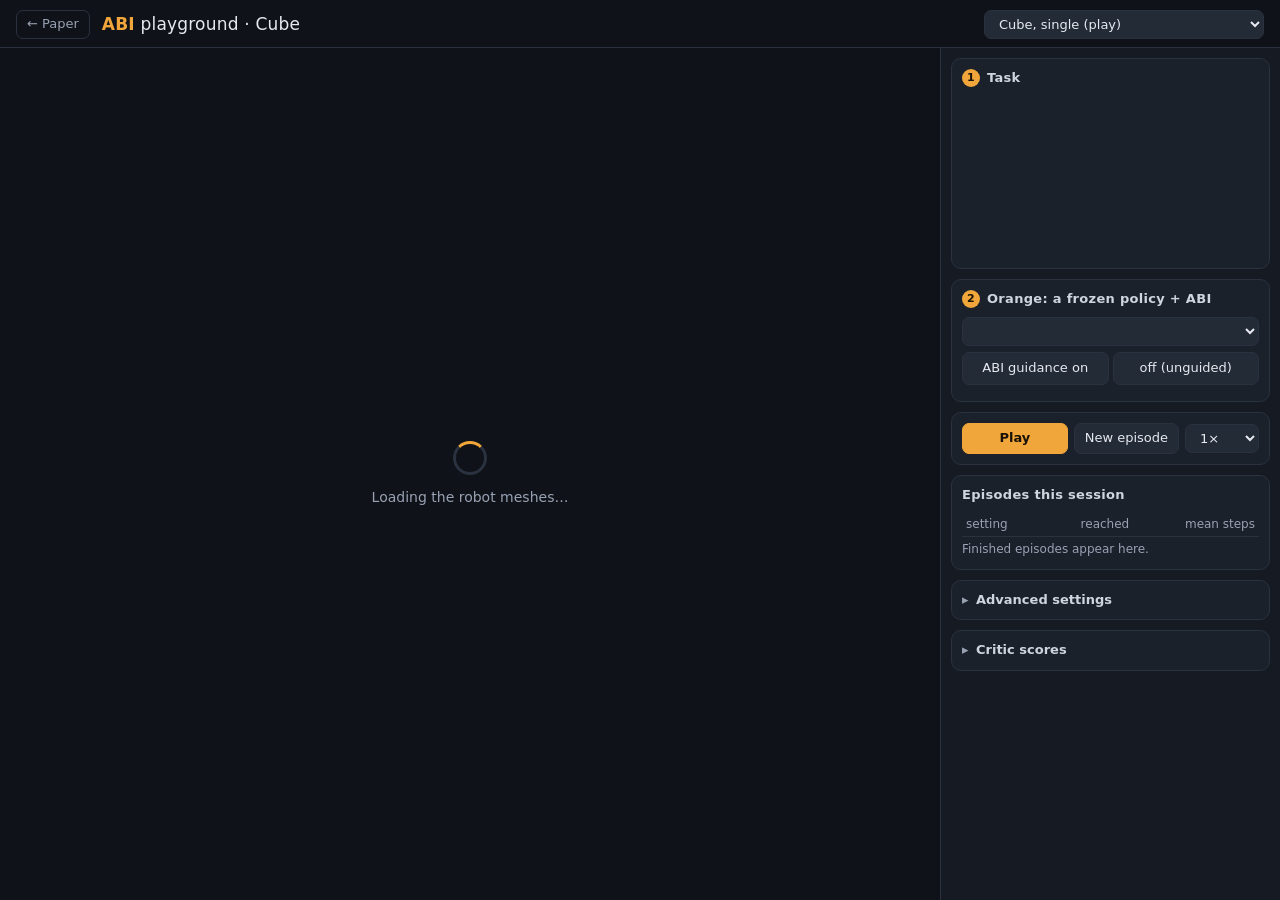
==== playground/index.html @ 84797258 "ABI project page and in-browser playground Project page (abstract, video, figures) and a fully local" ====
<!doctype html>
<html lang="en">
<head>
<meta charset="utf-8">
<meta name="viewport" content="width=device-width, initial-scale=1">
<title>ABI playground</title>
<link rel="icon" href="data:image/svg+xml,%3Csvg xmlns=%27http://www.w3.org/2000/svg%27 viewBox=%270 0 16 16%27%3E%3Ccircle cx=%278%27 cy=%278%27 r=%276%27 fill=%27%23f0a63a%27/%3E%3C/svg%3E">
<link rel="stylesheet" href="css/style.css">
<script type="importmap">{ "imports": { "three": "./vendor/three/three.module.js" } }</script>
</head>
<body>
<header>
  <div class="titlerow">
    <a class="back" href="../" title="Back to the paper page">← Paper</a>
    <div class="title"><b>ABI</b> playground · <span id="title-env">AntMaze</span></div>
    <select id="env" title="Environment (switching reloads the page)"></select>
  </div>
</header>
<main>
  <section id="view">
    <canvas id="scene"></canvas>
    <div id="hud">
      <div class="legend"><i class="dot ant"></i><span id="hud-mk">ABI-guided</span> <span class="hv" id="hud-lines"></span></div>
      <div class="legend" id="hud-ghost"><i class="dot ghost"></i><span id="hud-gk">unguided</span> <span class="hv" id="hud-g">–</span></div>
      <div class="hstep"><span class="k">step</span> <span id="hud-t">0</span></div>
    </div>
    <div id="banner" hidden></div>
    <div id="loading"><div class="spinner"></div><div id="loading-msg">Loading MuJoCo and models…</div></div>
    <div id="intro" hidden>
      <h4>How it works</h4>
      <ol>
        <li id="intro-1">Pick a task on the right.</li>
        <li><b class="c-ant">Orange</b>: a frozen policy guided by ABI's critic. <b class="c-ghost">Blue</b>: the same policy without ABI, from the same state.</li>
        <li>Switch the task, turn guidance off, or let ABI guide a different policy at any time.</li>
      </ol>
      <button id="intro-ok" class="primary">Got it</button>
    </div>
    <div class="hint" id="hint"></div>
  </section>
  <aside id="panel">
    <div class="card">
      <h3><span class="num">1</span><span id="goal-title">Task</span></h3>
      <canvas id="map"></canvas>
      <div class="row tasks" id="tasks"></div>
      <div id="knobs"></div>
      <div class="note" id="task-hint"></div>
    </div>
    <div class="card">
      <h3><span class="num">2</span>Orange: a frozen policy + ABI</h3>
      <select id="policy" title="The policy that ABI guides"></select>
      <div class="note" id="policy-note"></div>
      <div class="seg" id="guide-toggle">
        <button data-g="on">ABI guidance on</button>
        <button data-g="off">off (unguided)</button>
      </div>
      <div class="note" id="mode-note"></div>
    </div>
    <div class="card run">
      <div class="row">
        <button id="play" class="primary">Play</button>
        <button id="reset" title="New episode from a new start state">New episode</button>
        <select id="speed" title="Playback speed"><option value="0.5">0.5×</option><option value="1" selected>1×</option><option value="2">2×</option><option value="4">4×</option><option value="0">max</option></select>
      </div>
    </div>
    <div class="card">
      <h3>Episodes this session</h3>
      <table id="tally"><thead><tr><th>setting</th><th class="num" id="tally-head">reached</th><th class="num" id="tally-head2">mean steps</th></tr></thead><tbody></tbody></table>
      <div class="note" id="tally-empty">Finished episodes appear here.</div>
    </div>
    <details class="card" id="advanced">
      <summary>Advanced settings</summary>
      <div id="ghost-block">
      <h3>Blue run <span class="tag">comparison</span></h3>
      <select id="ghost-policy"><option value="same">the same policy, without ABI</option></select>
      <div class="note" id="ghost-note"></div>
      </div>
      <h3 class="sp">Guidance method</h3>
      <div class="seg three" id="mode">
        <button data-mode="bfn">Best-of-N</button>
        <button data-mode="qgf">QGF</button>
        <button data-mode="qgf_bfn">QGF, best of 4+1</button>
      </div>
      <div class="slider" id="n-row"><span>N candidates</span><input type="range" id="n" min="1" max="6" step="1" value="4"><b id="n-val">16</b></div>
      <div class="slider" id="a-row"><span>QGF strength α</span><input type="range" id="alpha" min="0" max="5" step="1" value="2"><b id="a-val">0.3</b></div>
      <div class="note" id="method-note"></div>
      <div class="seg small" id="hexec">
        <button data-h="1">replan every step</button>
        <button data-h="8">execute whole chunk</button>
      </div>
      <h3 class="sp">Display</h3>
      <label class="check"><input type="checkbox" id="auto"> start a new episode automatically</label>
      <label class="check"><input type="checkbox" id="follow"> <span id="follow-label">camera follows the agent</span></label>
      <label class="check" id="refs-row"><input type="checkbox" id="refs" checked> show reference states on the map (red: labelled by the goal)</label>
      <label class="check" id="restart-row"><input type="checkbox" id="restart-on-goal"> <span id="restart-label">restart from the start when the goal moves</span></label>
      <div class="row"><button id="step" title="Advance one control step">Step once</button></div>
      <div class="note" id="goal-note"></div>
    </details>
    <details class="card" id="scores-card">
      <summary>Critic scores</summary>
      <canvas id="scores" height="90"></canvas>
      <div class="note" id="scores-note">The N proposals of the policy at the last decision. The highlighted one is executed.</div>
      <canvas id="value" height="70"></canvas>
      <div class="note">Critic value of the executed chunk over the episode. <span id="hud-ms"></span></div>
    </details>
    <div class="foot" id="foot"></div>
  </aside>
</main>
<script type="module" src="js/app.js"></script>
</body>
</html>
---- playground/css/style.css ----
:root {
  --bg: #0f1218; --panel: #161b23; --card: #1b212b; --line: #2a3240; --text: #e6e9ef; --muted: #98a2b3;
  --accent: #f0a63a; --ant: #f0a63a; --ghost: #6fa8ff; --goal: #ef4f63; --start: #5cc28c;
  --map-floor: #222a36; --map-wall: #c9ccd3; --map-ref: rgba(160, 175, 200, 0.35);
  color-scheme: dark;
}
* { box-sizing: border-box; }
html, body { margin: 0; height: 100%; background: var(--bg); color: var(--text); overflow: hidden;
  font: 14px/1.45 system-ui, -apple-system, "Segoe UI", Roboto, "Helvetica Neue", Arial, sans-serif; }
body { display: flex; flex-direction: column; }
header { flex: none; padding: 10px 16px 8px; border-bottom: 1px solid var(--line); }
header .title { font-size: 17px; letter-spacing: .2px; }
header .title b { color: var(--accent); }
header .sub { color: var(--muted); font-size: 13px; max-width: 980px; }
main { display: flex; flex: 1; min-height: 0; }
#view { position: relative; flex: 1; min-width: 0; }
#scene { width: 100%; height: 100%; display: block; cursor: crosshair; }
#hud { position: absolute; left: 12px; top: 10px; background: rgba(15, 18, 24, .72); border: 1px solid var(--line);
  border-radius: 8px; padding: 6px 10px; font-variant-numeric: tabular-nums; font-size: 13px; }
#hud .k { color: var(--muted); margin-right: 4px; }
#banner { position: absolute; left: 50%; top: 14px; transform: translateX(-50%); padding: 8px 16px; border-radius: 8px;
  background: rgba(22, 27, 35, .92); border: 1px solid var(--line); font-weight: 600; }
#banner.ok { border-color: var(--start); color: #b9f0cf; }
#banner.fail { border-color: var(--goal); color: #ffc2ca; }
.hint { position: absolute; left: 12px; bottom: 10px; right: 12px; color: var(--muted); font-size: 12px; pointer-events: none; }
#loading { position: absolute; inset: 0; display: flex; flex-direction: column; align-items: center; justify-content: center;
  background: var(--bg); gap: 12px; color: var(--muted); }
#loading.hidden { display: none; }
.spinner { width: 34px; height: 34px; border: 3px solid var(--line); border-top-color: var(--accent); border-radius: 50%;
  animation: spin 1s linear infinite; }
@keyframes spin { to { transform: rotate(360deg); } }
#panel { width: 340px; flex: none; overflow-y: auto; background: var(--panel); border-left: 1px solid var(--line); padding: 10px; }
.card { background: var(--card); border: 1px solid var(--line); border-radius: 10px; padding: 10px; margin-bottom: 10px; }
.card h3 { margin: 0 0 8px; font-size: 13px; font-weight: 600; letter-spacing: .3px; color: #cfd5df; }
.tag { font-weight: 400; color: var(--muted); font-size: 11px; border: 1px solid var(--line); border-radius: 999px; padding: 0 6px; margin-left: 4px; }
#map { width: 100%; display: block; border-radius: 6px; cursor: crosshair; }
.row { display: flex; gap: 6px; flex-wrap: wrap; align-items: center; margin-top: 8px; }
button, select { background: #232b37; color: var(--text); border: 1px solid var(--line); border-radius: 7px; padding: 5px 10px;
  font: inherit; font-size: 13px; cursor: pointer; }
button:hover, select:hover { border-color: #3b4658; }
button.primary { background: var(--accent); color: #1a1206; border-color: var(--accent); font-weight: 600; min-width: 64px; }
button:disabled { opacity: .45; cursor: default; }
select { width: 100%; }
.row select { width: auto; }
.tasks button { padding: 3px 8px; font-size: 12px; }
.seg { display: grid; grid-template-columns: 1fr 1fr; gap: 4px; }
.seg button { padding: 6px 4px; }
.seg button.on { background: #3a2c16; border-color: var(--accent); color: #ffd9a3; }
.seg.small { margin-top: 8px; }
.seg.small button { font-size: 12px; }
.slider { display: grid; grid-template-columns: 110px 1fr 38px; align-items: center; gap: 6px; margin-top: 8px; font-size: 13px; color: var(--muted); }
.slider b { color: var(--text); text-align: right; font-variant-numeric: tabular-nums; }
.slider input { width: 100%; accent-color: var(--accent); }
.slider.off { opacity: .35; pointer-events: none; }
.check { display: flex; gap: 6px; align-items: flex-start; margin-top: 8px; font-size: 12.5px; color: var(--muted); cursor: pointer; }
.check input { accent-color: var(--accent); margin-top: 2px; }
.note { color: var(--muted); font-size: 12px; margin-top: 6px; }
#scores, #value { width: 100%; display: block; }
#value { margin-top: 8px; }
table { width: 100%; border-collapse: collapse; font-size: 12px; font-variant-numeric: tabular-nums; }
th, td { text-align: left; padding: 3px 4px; border-bottom: 1px solid var(--line); }
th { color: var(--muted); font-weight: 500; }
td.num { text-align: right; } th.num { text-align: right; }
.foot { color: #6f7a8c; font-size: 11.5px; padding: 4px 2px 12px; }
@media (max-width: 860px) {
  html, body { overflow: auto; height: auto; }
  body { display: block; }
  main { flex-direction: column; height: auto; }
  #view { height: 62vh; min-height: 360px; }
  #panel { width: 100%; border-left: 0; border-top: 1px solid var(--line); padding: 10px 16px; }
}

.titlerow { display: flex; align-items: center; gap: 12px; flex-wrap: wrap; }
.titlerow .title { flex: 1; min-width: 0; }
#env { max-width: 280px; }
#tasks button.on { border-color: var(--accent, #f0a63a); color: var(--accent, #f0a63a); }

#knobs .slider { margin-top: 8px; }
#knobs .slider span { min-width: 7.5em; }
#knobs .slider b { min-width: 5.5em; text-align: right; font-weight: 600; }
#knobs .slider.on b { color: var(--accent, #f0a63a); }

/* simplified panel (11-20) */
a.back { color: var(--muted); text-decoration: none; font-size: 13px; border: 1px solid var(--line); border-radius: 7px; padding: 4px 10px; }
a.back:hover { color: var(--text); border-color: #3b4658; }
.legend { display: flex; align-items: center; gap: 6px; }
.legend .hv { color: var(--muted); }
.dot { display: inline-block; width: 10px; height: 10px; border-radius: 50%; flex: none; }
.dot.ant { background: var(--ant); } .dot.ghost { background: var(--ghost); }
.hstep { color: var(--muted); font-size: 12px; margin-top: 2px; }
.c-ant { color: var(--ant); } .c-ghost { color: var(--ghost); }
.card h3 .num { display: inline-flex; align-items: center; justify-content: center; width: 18px; height: 18px; border-radius: 50%;
  background: var(--accent); color: #1a1206; font-size: 11px; font-weight: 700; margin-right: 7px; vertical-align: 1px; }
.card h3.sp { margin-top: 14px; }
.card.run .row { margin-top: 0; }
.card.run #play { flex: 1; }
.seg.three { grid-template-columns: 1fr 1fr 1fr; }
.seg.three button { font-size: 12px; }
details.card summary { cursor: pointer; font-size: 13px; font-weight: 600; color: #cfd5df; list-style: none; }
details.card summary::-webkit-details-marker { display: none; }
details.card summary::before { content: '▸'; display: inline-block; width: 14px; color: var(--muted); }
details.card[open] summary::before { content: '▾'; }
details.card[open] summary { margin-bottom: 10px; }
#intro { position: absolute; right: 16px; top: 14px; max-width: 330px; background: rgba(22, 27, 35, .95); border: 1px solid var(--line);
  border-radius: 10px; padding: 12px 14px; font-size: 13px; box-shadow: 0 6px 24px rgba(0,0,0,.35); }
#intro h4 { margin: 0 0 6px; font-size: 14px; }
#intro ol { margin: 0 0 10px; padding-left: 18px; color: #cfd5df; }
#intro li { margin-bottom: 4px; }
#tally-empty { margin-top: 4px; }
body.capture header, body.capture #panel, body.capture #hud, body.capture .hint, body.capture #intro, body.capture #banner { display: none !important; }
@media (max-width: 860px) { #intro { left: 12px; right: 12px; max-width: none; top: auto; bottom: 34px; } }

[hidden] { display: none !important; }
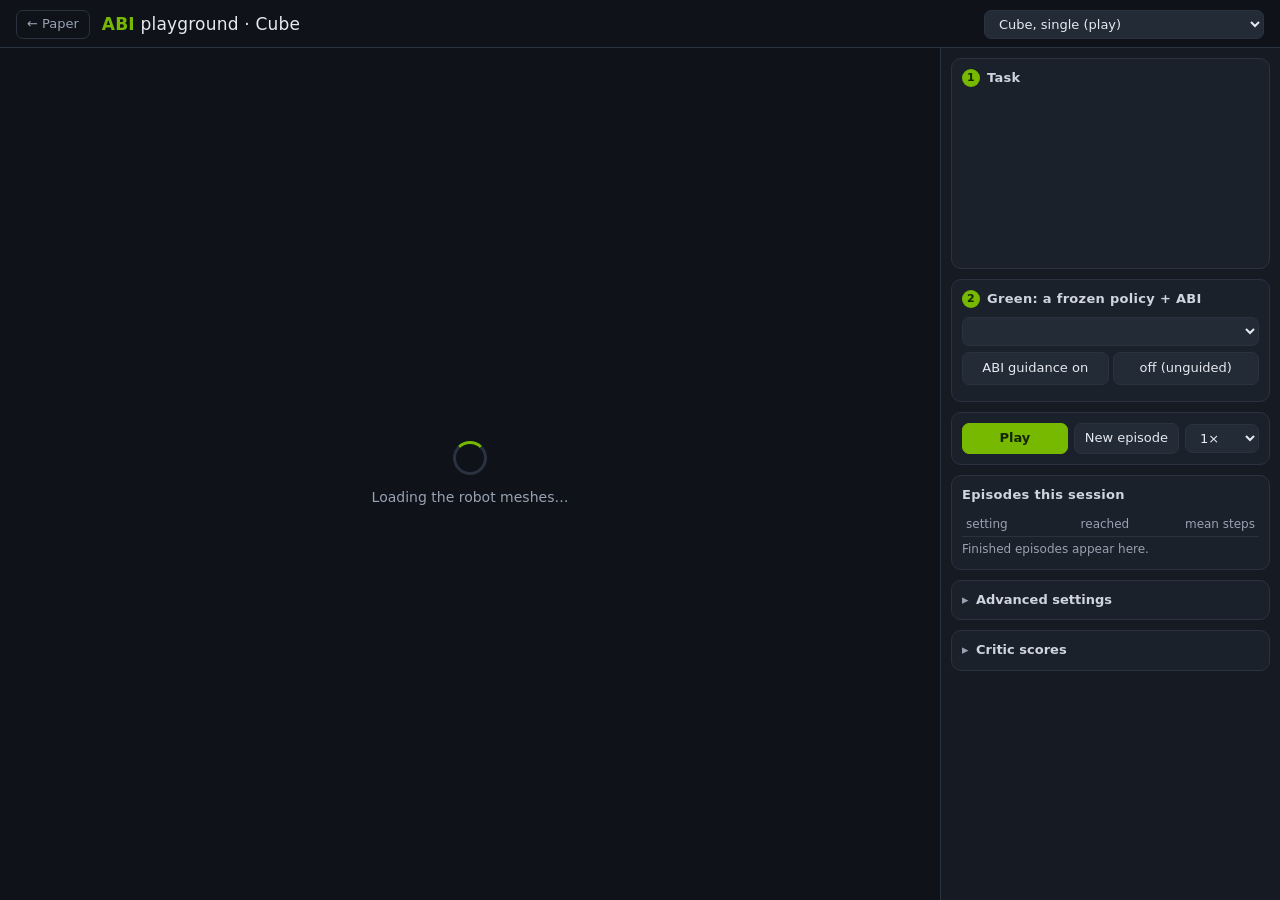
==== commit c6351590: "Use the paper's palette in the playground and the video The guided run is ABI green and the run with" ====
--- a/playground/index.html
+++ b/playground/index.html
@@ -4,7 +4,7 @@
 <meta charset="utf-8">
 <meta name="viewport" content="width=device-width, initial-scale=1">
 <title>ABI playground</title>
-<link rel="icon" href="data:image/svg+xml,%3Csvg xmlns=%27http://www.w3.org/2000/svg%27 viewBox=%270 0 16 16%27%3E%3Ccircle cx=%278%27 cy=%278%27 r=%276%27 fill=%27%23f0a63a%27/%3E%3C/svg%3E">
+<link rel="icon" href="data:image/svg+xml,%3Csvg xmlns=%27http://www.w3.org/2000/svg%27 viewBox=%270 0 16 16%27%3E%3Ccircle cx=%278%27 cy=%278%27 r=%276%27 fill=%27%2376b900%27/%3E%3C/svg%3E">
 <link rel="stylesheet" href="css/style.css">
 <script type="importmap">{ "imports": { "three": "./vendor/three/three.module.js" } }</script>
 </head>
@@ -30,7 +30,7 @@
       <h4>How it works</h4>
       <ol>
         <li id="intro-1">Pick a task on the right.</li>
-        <li><b class="c-ant">Orange</b>: a frozen policy guided by ABI's critic. <b class="c-ghost">Blue</b>: the same policy without ABI, from the same state.</li>
+        <li><b class="c-ant">Green</b>: a frozen policy guided by ABI's critic. <b class="c-ghost">Gray</b>: the same policy without ABI, from the same state.</li>
         <li>Switch the task, turn guidance off, or let ABI guide a different policy at any time.</li>
       </ol>
       <button id="intro-ok" class="primary">Got it</button>
@@ -46,7 +46,7 @@
       <div class="note" id="task-hint"></div>
     </div>
     <div class="card">
-      <h3><span class="num">2</span>Orange: a frozen policy + ABI</h3>
+      <h3><span class="num">2</span>Green: a frozen policy + ABI</h3>
       <select id="policy" title="The policy that ABI guides"></select>
       <div class="note" id="policy-note"></div>
       <div class="seg" id="guide-toggle">
@@ -70,7 +70,7 @@
     <details class="card" id="advanced">
       <summary>Advanced settings</summary>
       <div id="ghost-block">
-      <h3>Blue run <span class="tag">comparison</span></h3>
+      <h3>Gray run <span class="tag">comparison</span></h3>
       <select id="ghost-policy"><option value="same">the same policy, without ABI</option></select>
       <div class="note" id="ghost-note"></div>
       </div>
@@ -90,7 +90,7 @@
       <h3 class="sp">Display</h3>
       <label class="check"><input type="checkbox" id="auto"> start a new episode automatically</label>
       <label class="check"><input type="checkbox" id="follow"> <span id="follow-label">camera follows the agent</span></label>
-      <label class="check" id="refs-row"><input type="checkbox" id="refs" checked> show reference states on the map (red: labelled by the goal)</label>
+      <label class="check" id="refs-row"><input type="checkbox" id="refs" checked> show reference states on the map (gold: labelled by the goal)</label>
       <label class="check" id="restart-row"><input type="checkbox" id="restart-on-goal"> <span id="restart-label">restart from the start when the goal moves</span></label>
       <div class="row"><button id="step" title="Advance one control step">Step once</button></div>
       <div class="note" id="goal-note"></div>
--- a/playground/css/style.css
+++ b/playground/css/style.css
@@ -1,6 +1,6 @@
 :root {
   --bg: #0f1218; --panel: #161b23; --card: #1b212b; --line: #2a3240; --text: #e6e9ef; --muted: #98a2b3;
-  --accent: #f0a63a; --ant: #f0a63a; --ghost: #6fa8ff; --goal: #ef4f63; --start: #5cc28c;
+  --accent: #76b900; --ant: #76b900; --ghost: #a9b0a6; --goal: #eec14a; --start: #f2f4f0; --ok: #76b900; --fail: #ef4f63;
   --map-floor: #222a36; --map-wall: #c9ccd3; --map-ref: rgba(160, 175, 200, 0.35);
   color-scheme: dark;
 }
@@ -20,8 +20,8 @@
 #hud .k { color: var(--muted); margin-right: 4px; }
 #banner { position: absolute; left: 50%; top: 14px; transform: translateX(-50%); padding: 8px 16px; border-radius: 8px;
   background: rgba(22, 27, 35, .92); border: 1px solid var(--line); font-weight: 600; }
-#banner.ok { border-color: var(--start); color: #b9f0cf; }
-#banner.fail { border-color: var(--goal); color: #ffc2ca; }
+#banner.ok { border-color: var(--ok); color: #d8ea96; }
+#banner.fail { border-color: var(--fail); color: #ffc2ca; }
 .hint { position: absolute; left: 12px; bottom: 10px; right: 12px; color: var(--muted); font-size: 12px; pointer-events: none; }
 #loading { position: absolute; inset: 0; display: flex; flex-direction: column; align-items: center; justify-content: center;
   background: var(--bg); gap: 12px; color: var(--muted); }
@@ -38,14 +38,14 @@
 button, select { background: #232b37; color: var(--text); border: 1px solid var(--line); border-radius: 7px; padding: 5px 10px;
   font: inherit; font-size: 13px; cursor: pointer; }
 button:hover, select:hover { border-color: #3b4658; }
-button.primary { background: var(--accent); color: #1a1206; border-color: var(--accent); font-weight: 600; min-width: 64px; }
+button.primary { background: var(--accent); color: #142600; border-color: var(--accent); font-weight: 600; min-width: 64px; }
 button:disabled { opacity: .45; cursor: default; }
 select { width: 100%; }
 .row select { width: auto; }
 .tasks button { padding: 3px 8px; font-size: 12px; }
 .seg { display: grid; grid-template-columns: 1fr 1fr; gap: 4px; }
 .seg button { padding: 6px 4px; }
-.seg button.on { background: #3a2c16; border-color: var(--accent); color: #ffd9a3; }
+.seg button.on { background: #24310f; border-color: var(--accent); color: #d8ea96; }
 .seg.small { margin-top: 8px; }
 .seg.small button { font-size: 12px; }
 .slider { display: grid; grid-template-columns: 110px 1fr 38px; align-items: center; gap: 6px; margin-top: 8px; font-size: 13px; color: var(--muted); }
@@ -73,12 +73,12 @@
 .titlerow { display: flex; align-items: center; gap: 12px; flex-wrap: wrap; }
 .titlerow .title { flex: 1; min-width: 0; }
 #env { max-width: 280px; }
-#tasks button.on { border-color: var(--accent, #f0a63a); color: var(--accent, #f0a63a); }
+#tasks button.on { border-color: var(--accent, #76b900); color: var(--accent, #76b900); }
 
 #knobs .slider { margin-top: 8px; }
 #knobs .slider span { min-width: 7.5em; }
 #knobs .slider b { min-width: 5.5em; text-align: right; font-weight: 600; }
-#knobs .slider.on b { color: var(--accent, #f0a63a); }
+#knobs .slider.on b { color: var(--accent, #76b900); }
 
 /* simplified panel (11-20) */
 a.back { color: var(--muted); text-decoration: none; font-size: 13px; border: 1px solid var(--line); border-radius: 7px; padding: 4px 10px; }
@@ -86,11 +86,12 @@
 .legend { display: flex; align-items: center; gap: 6px; }
 .legend .hv { color: var(--muted); }
 .dot { display: inline-block; width: 10px; height: 10px; border-radius: 50%; flex: none; }
+body.unguided { --ant: #a9b0a6; }     /* the main run without ABI is gray */
 .dot.ant { background: var(--ant); } .dot.ghost { background: var(--ghost); }
 .hstep { color: var(--muted); font-size: 12px; margin-top: 2px; }
 .c-ant { color: var(--ant); } .c-ghost { color: var(--ghost); }
 .card h3 .num { display: inline-flex; align-items: center; justify-content: center; width: 18px; height: 18px; border-radius: 50%;
-  background: var(--accent); color: #1a1206; font-size: 11px; font-weight: 700; margin-right: 7px; vertical-align: 1px; }
+  background: var(--accent); color: #142600; font-size: 11px; font-weight: 700; margin-right: 7px; vertical-align: 1px; }
 .card h3.sp { margin-top: 14px; }
 .card.run .row { margin-top: 0; }
 .card.run #play { flex: 1; }
